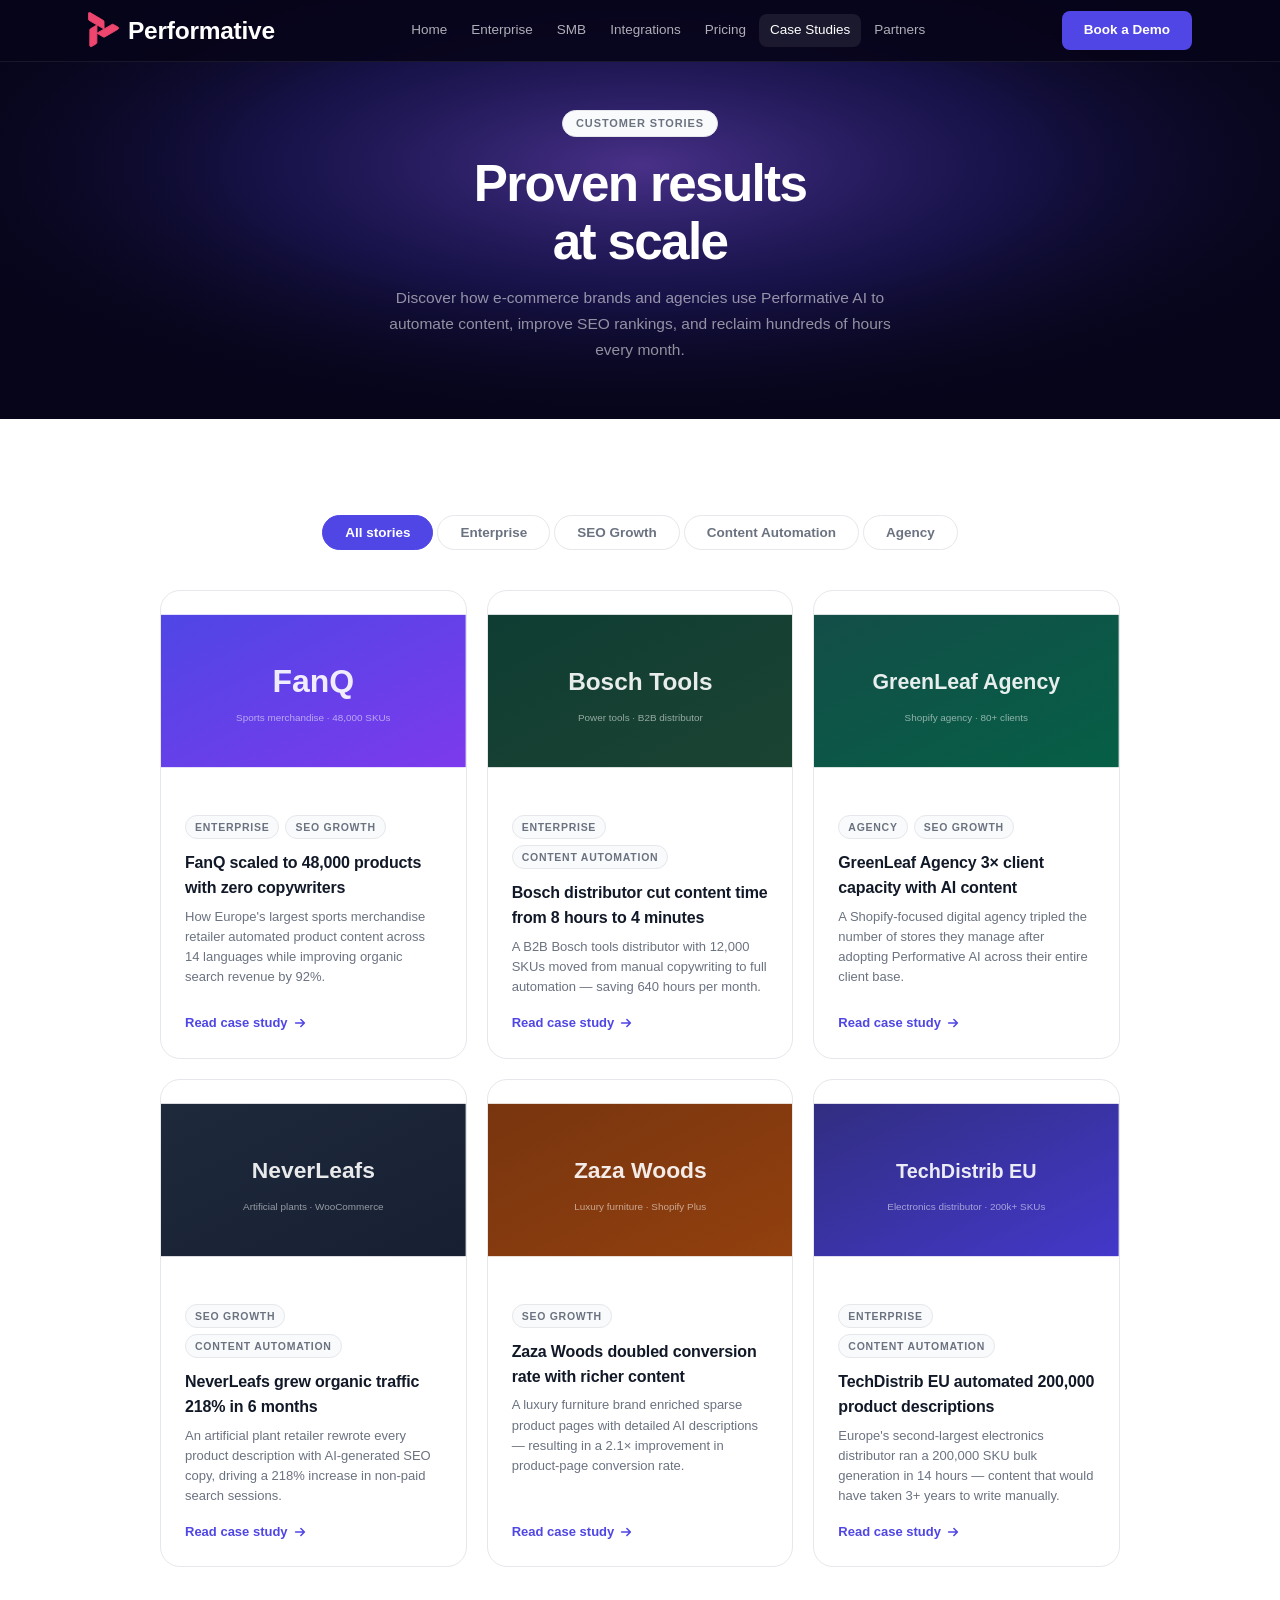
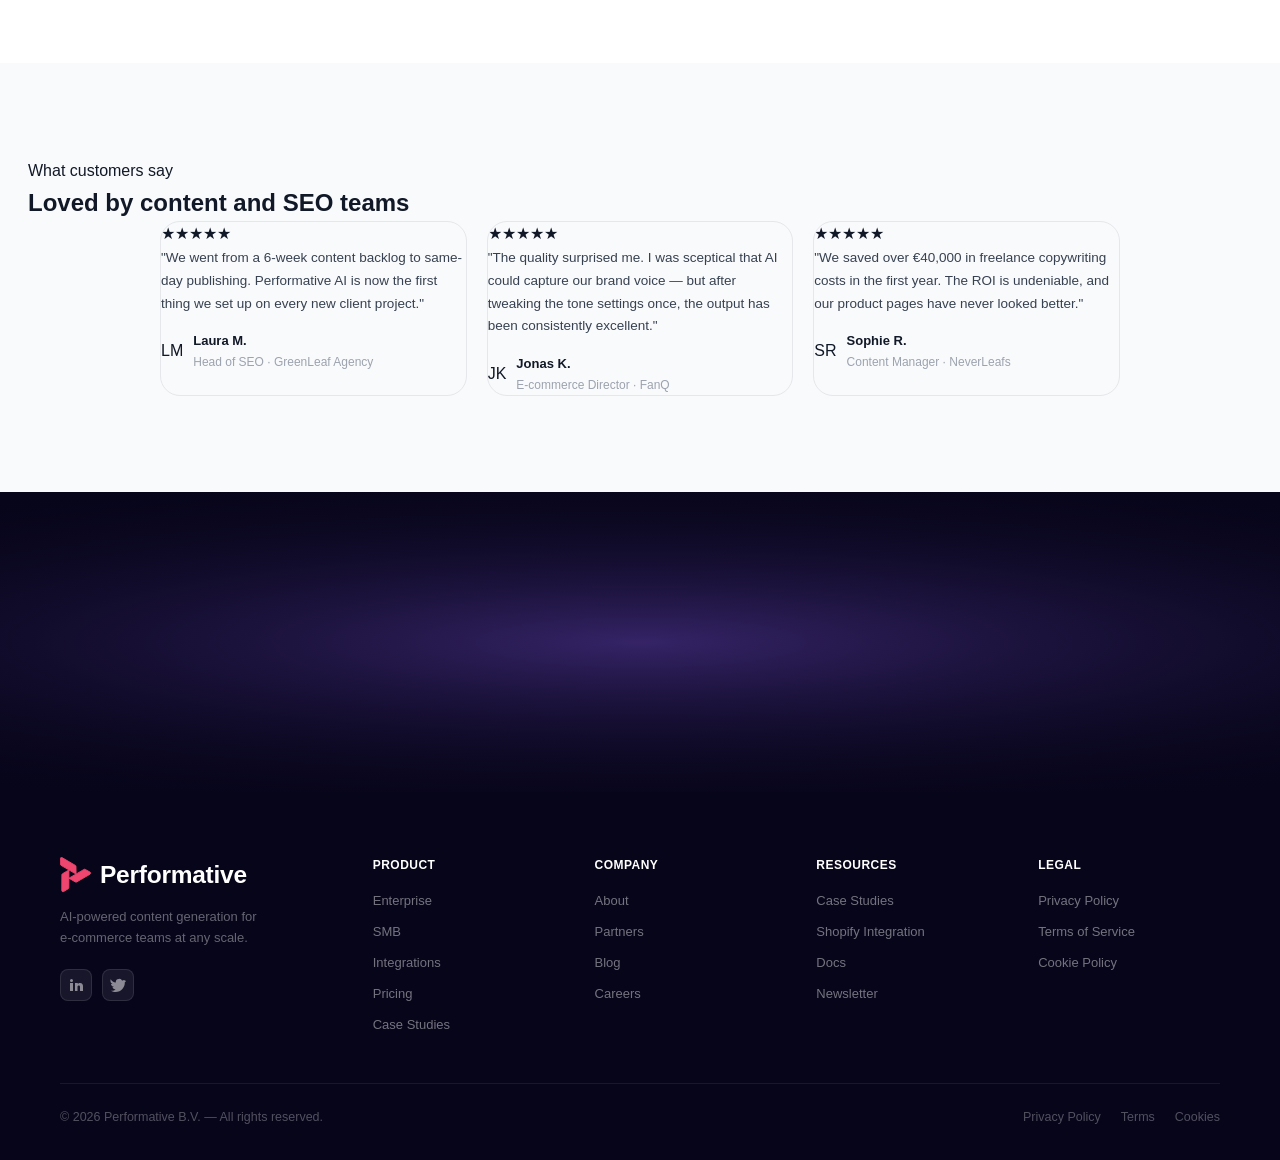
==== case-studies.html @ 34457100 "first commit" ====
<!DOCTYPE html>
<html lang="en">
<head>
  <meta charset="UTF-8"/>
  <meta name="viewport" content="width=device-width,initial-scale=1"/>
  <title>Case Studies — Performative AI</title>
  <link rel="stylesheet" href="css/global.css"/>
  <link rel="stylesheet" href="css/case-studies.css"/>
</head>
<body>

<!-- NAVBAR -->
<nav class="navbar" id="navbar">
  <div class="container">
    <a href="index.html" class="nav-logo"><svg xmlns="http://www.w3.org/2000/svg" width="32" height="36" viewBox="0 0 32 36" fill="none"><path d="M8.92127 21.1957L24.057 12.389C24.2413 12.2817 24.4497 12.225 24.662 12.2243C24.8743 12.2235 25.0831 12.2789 25.2681 12.3849L29.984 15.0866C30.8086 15.559 30.8116 16.7668 29.9895 17.2435L16.6298 24.9902C16.447 25.0962 16.2402 25.1518 16.0299 25.1515C15.8196 25.1513 15.613 25.0953 15.4304 24.9889L8.92127 21.1957Z" fill="#EE466E"/><path d="M8.92127 21.1957L24.057 12.389C24.2413 12.2817 24.4497 12.225 24.662 12.2243C24.8743 12.2235 25.0831 12.2789 25.2681 12.3849L29.984 15.0866C30.8086 15.559 30.8116 16.7668 29.9895 17.2435L16.6298 24.9902C16.447 25.0962 16.2402 25.1518 16.0299 25.1515C15.8196 25.1513 15.613 25.0953 15.4304 24.9889L8.92127 21.1957Z" stroke="#EE466E" stroke-width="0.9" stroke-miterlimit="10"/><path d="M16.0907 17.1008L0.958829 8.28756C0.774553 8.18025 0.620749 8.02611 0.512435 7.84019C0.404122 7.65427 0.344999 7.44292 0.340839 7.22679L0.233904 1.71756C0.215184 0.754313 1.23569 0.138713 2.05622 0.618249L15.3901 8.41102C15.5725 8.51765 15.7244 8.67085 15.8309 8.85552C15.9375 9.04019 15.9949 9.24995 15.9975 9.4641L16.0907 17.1008Z" fill="#EE466E"/><path d="M16.0907 17.1008L0.958829 8.28756C0.774553 8.18025 0.620749 8.02611 0.512435 7.84019C0.404122 7.65427 0.344999 7.44292 0.340839 7.22679L0.233904 1.71756C0.215184 0.754313 1.23569 0.138713 2.05622 0.618249L15.3901 8.41102C15.5725 8.51765 15.7244 8.67085 15.8309 8.85552C15.9375 9.04019 15.9949 9.24995 15.9975 9.4641L16.0907 17.1008Z" stroke="#EE466E" stroke-width="0.9" stroke-miterlimit="10"/><path d="M8.94154 12.9266L8.86289 30.6786C8.86196 30.8948 8.80601 31.1071 8.70048 31.2946C8.59496 31.4822 8.44347 31.6387 8.26081 31.7489L3.60532 34.5572C2.79137 35.0482 1.76268 34.447 1.76838 33.4836L1.86045 17.8278C1.86174 17.6136 1.91783 17.4035 2.02319 17.2181C2.12854 17.0327 2.27953 16.8785 2.46125 16.7707L8.94154 12.9266Z" fill="#EE466E"/><path d="M8.94154 12.9266L8.86289 30.6786C8.86196 30.8948 8.80601 31.1071 8.70048 31.2946C8.59496 31.4822 8.44347 31.6387 8.26081 31.7489L3.60532 34.5572C2.79137 35.0482 1.76268 34.447 1.76838 33.4836L1.86045 17.8278C1.86174 17.6136 1.91783 17.4035 2.02319 17.2181C2.12854 17.0327 2.27953 16.8785 2.46125 16.7707L8.94154 12.9266Z" stroke="#EE466E" stroke-width="0.9"/></svg>Performative</a>
    <div class="nav-links"><a href="index.html">Home</a><a href="enterprise.html">Enterprise</a><a href="smb.html">SMB</a><a href="integrations.html">Integrations</a><a href="pricing.html">Pricing</a><a href="case-studies.html">Case Studies</a><a href="partner.html">Partners</a></div>
    <a href="pricing.html" class="nav-cta">Book a Demo</a>
    <div class="nav-burger" id="nav-burger"><span></span><span></span><span></span></div>
  </div>
</nav>
<div class="nav-mobile" id="nav-mobile">
  <a href="index.html">Home</a><a href="enterprise.html">Enterprise</a><a href="smb.html">SMB</a><a href="integrations.html">Integrations</a><a href="pricing.html">Pricing</a><a href="case-studies.html">Case Studies</a><a href="partner.html">Partners</a>
  <a href="pricing.html" class="nav-cta">Book a Demo</a>
</div>

<!-- ══ HERO ══ -->
<section class="cs-hero">
  <svg class="svg-bg" viewBox="0 0 1440 500" preserveAspectRatio="xMidYMid slice" xmlns="http://www.w3.org/2000/svg">
    <defs>
      <radialGradient id="csHeroGrad" cx="50%" cy="40%" r="60%">
        <stop offset="0%" stop-color="#8B5CF6" stop-opacity=".5"/>
        <stop offset="50%" stop-color="#4338CA" stop-opacity=".25"/>
        <stop offset="100%" stop-color="#07051A" stop-opacity="0"/>
      </radialGradient>
    </defs>
    <rect width="1440" height="500" fill="#07051A"/>
    <rect width="1440" height="500" fill="url(#csHeroGrad)"/>
  </svg>
  <div class="cs-hero-inner">
    <span class="badge badge-purple" style="margin-bottom:18px;display:inline-block;">Customer stories</span>
    <h1 class="cs-hero-title">Proven results<br/>at scale</h1>
    <p class="cs-hero-sub">Discover how e-commerce brands and agencies use Performative AI to automate content, improve SEO rankings, and reclaim hundreds of hours every month.</p>
  </div>
</section>

<!-- ══ CASE STUDY GRID ══ -->
<section class="sec-cs-grid" data-filter-group="cs">
  <!-- Filter tabs -->
  <div class="cs-filter-tabs">
    <button class="cs-tab active" data-filter="*">All stories</button>
    <button class="cs-tab" data-filter="enterprise">Enterprise</button>
    <button class="cs-tab" data-filter="seo">SEO Growth</button>
    <button class="cs-tab" data-filter="automation">Content Automation</button>
    <button class="cs-tab" data-filter="agency">Agency</button>
  </div>

  <div class="cs-grid">

    <!-- Card 1 — FanQ -->
    <a href="case-study-fanq.html" class="cs-card" data-category="enterprise seo">
      <div class="cs-card-img">
        <svg viewBox="0 0 400 200" xmlns="http://www.w3.org/2000/svg">
          <defs>
            <linearGradient id="img1" x1="0%" y1="0%" x2="100%" y2="100%">
              <stop offset="0%" stop-color="#4F46E5"/>
              <stop offset="100%" stop-color="#7C3AED"/>
            </linearGradient>
          </defs>
          <rect width="400" height="200" fill="url(#img1)"/>
          <text x="50%" y="45%" dominant-baseline="middle" text-anchor="middle" font-size="42" font-weight="900" fill="rgba(255,255,255,.9)" font-family="sans-serif">FanQ</text>
          <text x="50%" y="68%" dominant-baseline="middle" text-anchor="middle" font-size="13" fill="rgba(255,255,255,.55)" font-family="sans-serif">Sports merchandise · 48,000 SKUs</text>
        </svg>
      </div>
      <div class="cs-card-body">
        <div class="cs-card-tags">
          <span class="cs-tag">Enterprise</span>
          <span class="cs-tag">SEO Growth</span>
        </div>
        <p class="cs-card-title">FanQ scaled to 48,000 products with zero copywriters</p>
        <p class="cs-card-sub">How Europe's largest sports merchandise retailer automated product content across 14 languages while improving organic search revenue by 92%.</p>
        <span class="cs-card-link">Read case study <svg width="14" height="14" viewBox="0 0 16 16" fill="none"><path d="M3 8h10M9 4l4 4-4 4" stroke="currentColor" stroke-width="1.8" stroke-linecap="round" stroke-linejoin="round"/></svg></span>
      </div>
    </a>

    <!-- Card 2 — Bosch Tools -->
    <a href="#" class="cs-card" data-category="enterprise automation">
      <div class="cs-card-img">
        <svg viewBox="0 0 400 200" xmlns="http://www.w3.org/2000/svg">
          <defs>
            <linearGradient id="img2" x1="0%" y1="0%" x2="100%" y2="100%">
              <stop offset="0%" stop-color="#0F3D33"/>
              <stop offset="100%" stop-color="#1B4332"/>
            </linearGradient>
          </defs>
          <rect width="400" height="200" fill="url(#img2)"/>
          <text x="50%" y="45%" dominant-baseline="middle" text-anchor="middle" font-size="32" font-weight="900" fill="rgba(255,255,255,.9)" font-family="sans-serif">Bosch Tools</text>
          <text x="50%" y="68%" dominant-baseline="middle" text-anchor="middle" font-size="13" fill="rgba(255,255,255,.55)" font-family="sans-serif">Power tools · B2B distributor</text>
        </svg>
      </div>
      <div class="cs-card-body">
        <div class="cs-card-tags">
          <span class="cs-tag">Enterprise</span>
          <span class="cs-tag">Content Automation</span>
        </div>
        <p class="cs-card-title">Bosch distributor cut content time from 8 hours to 4 minutes</p>
        <p class="cs-card-sub">A B2B Bosch tools distributor with 12,000 SKUs moved from manual copywriting to full automation — saving 640 hours per month.</p>
        <span class="cs-card-link">Read case study <svg width="14" height="14" viewBox="0 0 16 16" fill="none"><path d="M3 8h10M9 4l4 4-4 4" stroke="currentColor" stroke-width="1.8" stroke-linecap="round" stroke-linejoin="round"/></svg></span>
      </div>
    </a>

    <!-- Card 3 — GreenLeaf Agency -->
    <a href="#" class="cs-card" data-category="agency seo">
      <div class="cs-card-img">
        <svg viewBox="0 0 400 200" xmlns="http://www.w3.org/2000/svg">
          <defs>
            <linearGradient id="img3" x1="0%" y1="0%" x2="100%" y2="100%">
              <stop offset="0%" stop-color="#134E48"/>
              <stop offset="100%" stop-color="#065F46"/>
            </linearGradient>
          </defs>
          <rect width="400" height="200" fill="url(#img3)"/>
          <text x="50%" y="45%" dominant-baseline="middle" text-anchor="middle" font-size="28" font-weight="900" fill="rgba(255,255,255,.9)" font-family="sans-serif">GreenLeaf Agency</text>
          <text x="50%" y="68%" dominant-baseline="middle" text-anchor="middle" font-size="13" fill="rgba(255,255,255,.55)" font-family="sans-serif">Shopify agency · 80+ clients</text>
        </svg>
      </div>
      <div class="cs-card-body">
        <div class="cs-card-tags">
          <span class="cs-tag">Agency</span>
          <span class="cs-tag">SEO Growth</span>
        </div>
        <p class="cs-card-title">GreenLeaf Agency 3× client capacity with AI content</p>
        <p class="cs-card-sub">A Shopify-focused digital agency tripled the number of stores they manage after adopting Performative AI across their entire client base.</p>
        <span class="cs-card-link">Read case study <svg width="14" height="14" viewBox="0 0 16 16" fill="none"><path d="M3 8h10M9 4l4 4-4 4" stroke="currentColor" stroke-width="1.8" stroke-linecap="round" stroke-linejoin="round"/></svg></span>
      </div>
    </a>

    <!-- Card 4 — NeverLeafs -->
    <a href="#" class="cs-card" data-category="seo automation">
      <div class="cs-card-img">
        <svg viewBox="0 0 400 200" xmlns="http://www.w3.org/2000/svg">
          <defs>
            <linearGradient id="img4" x1="0%" y1="0%" x2="100%" y2="100%">
              <stop offset="0%" stop-color="#1E293B"/>
              <stop offset="100%" stop-color="#162032"/>
            </linearGradient>
          </defs>
          <rect width="400" height="200" fill="url(#img4)"/>
          <text x="50%" y="45%" dominant-baseline="middle" text-anchor="middle" font-size="30" font-weight="900" fill="rgba(255,255,255,.9)" font-family="sans-serif">NeverLeafs</text>
          <text x="50%" y="68%" dominant-baseline="middle" text-anchor="middle" font-size="13" fill="rgba(255,255,255,.55)" font-family="sans-serif">Artificial plants · WooCommerce</text>
        </svg>
      </div>
      <div class="cs-card-body">
        <div class="cs-card-tags">
          <span class="cs-tag">SEO Growth</span>
          <span class="cs-tag">Content Automation</span>
        </div>
        <p class="cs-card-title">NeverLeafs grew organic traffic 218% in 6 months</p>
        <p class="cs-card-sub">An artificial plant retailer rewrote every product description with AI-generated SEO copy, driving a 218% increase in non-paid search sessions.</p>
        <span class="cs-card-link">Read case study <svg width="14" height="14" viewBox="0 0 16 16" fill="none"><path d="M3 8h10M9 4l4 4-4 4" stroke="currentColor" stroke-width="1.8" stroke-linecap="round" stroke-linejoin="round"/></svg></span>
      </div>
    </a>

    <!-- Card 5 — ZazaWoods -->
    <a href="#" class="cs-card" data-category="seo">
      <div class="cs-card-img">
        <svg viewBox="0 0 400 200" xmlns="http://www.w3.org/2000/svg">
          <defs>
            <linearGradient id="img5" x1="0%" y1="0%" x2="100%" y2="100%">
              <stop offset="0%" stop-color="#78350F"/>
              <stop offset="100%" stop-color="#92400E"/>
            </linearGradient>
          </defs>
          <rect width="400" height="200" fill="url(#img5)"/>
          <text x="50%" y="45%" dominant-baseline="middle" text-anchor="middle" font-size="30" font-weight="900" fill="rgba(255,255,255,.9)" font-family="sans-serif">Zaza Woods</text>
          <text x="50%" y="68%" dominant-baseline="middle" text-anchor="middle" font-size="13" fill="rgba(255,255,255,.55)" font-family="sans-serif">Luxury furniture · Shopify Plus</text>
        </svg>
      </div>
      <div class="cs-card-body">
        <div class="cs-card-tags">
          <span class="cs-tag">SEO Growth</span>
        </div>
        <p class="cs-card-title">Zaza Woods doubled conversion rate with richer content</p>
        <p class="cs-card-sub">A luxury furniture brand enriched sparse product pages with detailed AI descriptions — resulting in a 2.1× improvement in product-page conversion rate.</p>
        <span class="cs-card-link">Read case study <svg width="14" height="14" viewBox="0 0 16 16" fill="none"><path d="M3 8h10M9 4l4 4-4 4" stroke="currentColor" stroke-width="1.8" stroke-linecap="round" stroke-linejoin="round"/></svg></span>
      </div>
    </a>

    <!-- Card 6 — TechDistrib -->
    <a href="#" class="cs-card" data-category="enterprise automation">
      <div class="cs-card-img">
        <svg viewBox="0 0 400 200" xmlns="http://www.w3.org/2000/svg">
          <defs>
            <linearGradient id="img6" x1="0%" y1="0%" x2="100%" y2="100%">
              <stop offset="0%" stop-color="#312E81"/>
              <stop offset="100%" stop-color="#4338CA"/>
            </linearGradient>
          </defs>
          <rect width="400" height="200" fill="url(#img6)"/>
          <text x="50%" y="45%" dominant-baseline="middle" text-anchor="middle" font-size="26" font-weight="900" fill="rgba(255,255,255,.9)" font-family="sans-serif">TechDistrib EU</text>
          <text x="50%" y="68%" dominant-baseline="middle" text-anchor="middle" font-size="13" fill="rgba(255,255,255,.55)" font-family="sans-serif">Electronics distributor · 200k+ SKUs</text>
        </svg>
      </div>
      <div class="cs-card-body">
        <div class="cs-card-tags">
          <span class="cs-tag">Enterprise</span>
          <span class="cs-tag">Content Automation</span>
        </div>
        <p class="cs-card-title">TechDistrib EU automated 200,000 product descriptions</p>
        <p class="cs-card-sub">Europe's second-largest electronics distributor ran a 200,000 SKU bulk generation in 14 hours — content that would have taken 3+ years to write manually.</p>
        <span class="cs-card-link">Read case study <svg width="14" height="14" viewBox="0 0 16 16" fill="none"><path d="M3 8h10M9 4l4 4-4 4" stroke="currentColor" stroke-width="1.8" stroke-linecap="round" stroke-linejoin="round"/></svg></span>
      </div>
    </a>

  </div>
</section>

<!-- ══ TESTIMONIALS ══ -->
<section class="sec-cs-testi">
  <div class="section-head">
    <p class="section-eyebrow">What customers say</p>
    <h2 class="section-title">Loved by content and SEO teams</h2>
  </div>

  <div class="testi-grid" style="max-width:960px;margin:0 auto;">
    <div class="testi-card">
      <div class="testi-stars">★★★★★</div>
      <p class="testi-quote">"We went from a 6-week content backlog to same-day publishing. Performative AI is now the first thing we set up on every new client project."</p>
      <div class="testi-author">
        <div class="testi-avatar">LM</div>
        <div>
          <p class="testi-name">Laura M.</p>
          <p class="testi-role">Head of SEO · GreenLeaf Agency</p>
        </div>
      </div>
    </div>
    <div class="testi-card">
      <div class="testi-stars">★★★★★</div>
      <p class="testi-quote">"The quality surprised me. I was sceptical that AI could capture our brand voice — but after tweaking the tone settings once, the output has been consistently excellent."</p>
      <div class="testi-author">
        <div class="testi-avatar">JK</div>
        <div>
          <p class="testi-name">Jonas K.</p>
          <p class="testi-role">E-commerce Director · FanQ</p>
        </div>
      </div>
    </div>
    <div class="testi-card">
      <div class="testi-stars">★★★★★</div>
      <p class="testi-quote">"We saved over €40,000 in freelance copywriting costs in the first year. The ROI is undeniable, and our product pages have never looked better."</p>
      <div class="testi-author">
        <div class="testi-avatar">SR</div>
        <div>
          <p class="testi-name">Sophie R.</p>
          <p class="testi-role">Content Manager · NeverLeafs</p>
        </div>
      </div>
    </div>
  </div>
</section>

<!-- ══ CTA BAND ══ -->
<section class="cta-band">
  <svg class="svg-bg" viewBox="0 0 1440 220" preserveAspectRatio="xMidYMid slice" xmlns="http://www.w3.org/2000/svg">
    <rect width="1440" height="220" fill="#07051A"/>
    <radialGradient id="ctaCS" cx="50%" cy="50%" r="60%">
      <stop offset="0%" stop-color="#8B5CF6" stop-opacity=".35"/>
      <stop offset="100%" stop-color="#07051A" stop-opacity="0"/>
    </radialGradient>
    <rect width="1440" height="220" fill="url(#ctaCS)"/>
  </svg>
  <div class="cta-band-inner">
    <h2 class="cta-band-title">Ready to write your own success story?</h2>
    <p class="cta-band-sub">Start your free trial today and see results in your first week.</p>
    <div class="cta-band-btns">
      <a href="#" class="btn btn-primary">Start free trial</a>
      <a href="#" class="btn btn-ghost">Book a demo</a>
    </div>
  </div>
</section>

<!-- FOOTER -->
<footer class="footer">
  <div class="footer-grid">
    <div class="footer-brand"><a href="index.html" class="nav-logo"><svg xmlns="http://www.w3.org/2000/svg" width="32" height="36" viewBox="0 0 32 36" fill="none"><path d="M8.92127 21.1957L24.057 12.389C24.2413 12.2817 24.4497 12.225 24.662 12.2243C24.8743 12.2235 25.0831 12.2789 25.2681 12.3849L29.984 15.0866C30.8086 15.559 30.8116 16.7668 29.9895 17.2435L16.6298 24.9902C16.447 25.0962 16.2402 25.1518 16.0299 25.1515C15.8196 25.1513 15.613 25.0953 15.4304 24.9889L8.92127 21.1957Z" fill="#EE466E"/><path d="M8.92127 21.1957L24.057 12.389C24.2413 12.2817 24.4497 12.225 24.662 12.2243C24.8743 12.2235 25.0831 12.2789 25.2681 12.3849L29.984 15.0866C30.8086 15.559 30.8116 16.7668 29.9895 17.2435L16.6298 24.9902C16.447 25.0962 16.2402 25.1518 16.0299 25.1515C15.8196 25.1513 15.613 25.0953 15.4304 24.9889L8.92127 21.1957Z" stroke="#EE466E" stroke-width="0.9" stroke-miterlimit="10"/><path d="M16.0907 17.1008L0.958829 8.28756C0.774553 8.18025 0.620749 8.02611 0.512435 7.84019C0.404122 7.65427 0.344999 7.44292 0.340839 7.22679L0.233904 1.71756C0.215184 0.754313 1.23569 0.138713 2.05622 0.618249L15.3901 8.41102C15.5725 8.51765 15.7244 8.67085 15.8309 8.85552C15.9375 9.04019 15.9949 9.24995 15.9975 9.4641L16.0907 17.1008Z" fill="#EE466E"/><path d="M16.0907 17.1008L0.958829 8.28756C0.774553 8.18025 0.620749 8.02611 0.512435 7.84019C0.404122 7.65427 0.344999 7.44292 0.340839 7.22679L0.233904 1.71756C0.215184 0.754313 1.23569 0.138713 2.05622 0.618249L15.3901 8.41102C15.5725 8.51765 15.7244 8.67085 15.8309 8.85552C15.9375 9.04019 15.9949 9.24995 15.9975 9.4641L16.0907 17.1008Z" stroke="#EE466E" stroke-width="0.9" stroke-miterlimit="10"/><path d="M8.94154 12.9266L8.86289 30.6786C8.86196 30.8948 8.80601 31.1071 8.70048 31.2946C8.59496 31.4822 8.44347 31.6387 8.26081 31.7489L3.60532 34.5572C2.79137 35.0482 1.76268 34.447 1.76838 33.4836L1.86045 17.8278C1.86174 17.6136 1.91783 17.4035 2.02319 17.2181C2.12854 17.0327 2.27953 16.8785 2.46125 16.7707L8.94154 12.9266Z" fill="#EE466E"/><path d="M8.94154 12.9266L8.86289 30.6786C8.86196 30.8948 8.80601 31.1071 8.70048 31.2946C8.59496 31.4822 8.44347 31.6387 8.26081 31.7489L3.60532 34.5572C2.79137 35.0482 1.76268 34.447 1.76838 33.4836L1.86045 17.8278C1.86174 17.6136 1.91783 17.4035 2.02319 17.2181C2.12854 17.0327 2.27953 16.8785 2.46125 16.7707L8.94154 12.9266Z" stroke="#EE466E" stroke-width="0.9"/></svg>Performative</a><p class="footer-tagline">AI-powered content generation for e-commerce teams at any scale.</p><div class="footer-socials"><a href="#" aria-label="LinkedIn"><svg width="16" height="16" viewBox="0 0 16 16" fill="currentColor"><path d="M3.5 2a1.5 1.5 0 110 3 1.5 1.5 0 010-3zM2 6h3v8H2V6zm5 0h2.8v1.1C10.2 6.4 11 6 12 6c2.2 0 3 1.5 3 3.5V14h-3v-4c0-1-.4-1.5-1.2-1.5S9.5 9 9.5 10v4H7V6z"/></svg></a><a href="#" aria-label="Twitter"><svg width="16" height="16" viewBox="0 0 16 16" fill="currentColor"><path d="M14 3s-1 .5-2 .6A2.8 2.8 0 008.6 2C7 2 5.8 3.2 5.8 4.8v.7C3.5 5.3 1.7 4 .7 2.2c0 0-1.3 3.2 1.8 4.8L1 7c.1 1.5 1.4 2.7 3 2.7l-1.5.5c.5 1.3 1.7 2.2 3.1 2.3C4.5 13.4 2.7 14 1 13.7 2.3 14.6 3.8 15 5.5 15c6 0 9.3-5 9.3-9.3v-.4c.6-.5 1.2-1 1.2-1.3z"/></svg></a></div></div>
    <div><div class="footer-col-title">Product</div><div class="footer-links"><a href="enterprise.html">Enterprise</a><a href="smb.html">SMB</a><a href="integrations.html">Integrations</a><a href="pricing.html">Pricing</a><a href="case-studies.html">Case Studies</a></div></div>
    <div><div class="footer-col-title">Company</div><div class="footer-links"><a href="#">About</a><a href="partner.html">Partners</a><a href="#">Blog</a><a href="#">Careers</a></div></div>
    <div><div class="footer-col-title">Resources</div><div class="footer-links"><a href="case-studies.html">Case Studies</a><a href="integration-shopify.html">Shopify Integration</a><a href="#">Docs</a><a href="#">Newsletter</a></div></div>
    <div><div class="footer-col-title">Legal</div><div class="footer-links"><a href="#">Privacy Policy</a><a href="#">Terms of Service</a><a href="#">Cookie Policy</a></div></div>
  </div>
  <div class="footer-bottom"><span>© 2026 Performative B.V. — All rights reserved.</span><div class="footer-bottom-links"><a href="#">Privacy Policy</a><a href="#">Terms</a><a href="#">Cookies</a></div></div>
</footer>

<script src="js/main.js"></script>
</body>
</html>
---- css/global.css ----
/* ═══════════════════════════════════════════════════════════
   GLOBAL.CSS  —  Shared across every page of Performative
   ═══════════════════════════════════════════════════════════ */

/* ── CUSTOM PROPERTIES ── */
:root {
  --c-red:        #FF4B26;
  --c-indigo:     #4F46E5;
  --c-purple:     #7C3AED;
  --c-dark:       #07051A;
  --c-dark-warm:  #0D0C1E;
  --c-text:       #111827;
  --c-text-mid:   #374151;
  --c-muted:      #6B7280;
  --c-light:      #9CA3AF;
  --c-border:     #E5E7EB;
  --c-bg:         #F9FAFB;
  --c-white:      #ffffff;

  --ff: 'Inter', -apple-system, BlinkMacSystemFont, sans-serif;

  --section-py:   96px;
  --cmax:         1160px;
  --cpx:          28px;

  --r-xs:   6px;
  --r-sm:   8px;
  --r-md:   12px;
  --r-lg:   16px;
  --r-xl:   20px;
  --r-pill: 100px;

  --sh-sm: 0 1px 4px rgba(0,0,0,.06);
  --sh-md: 0 4px 16px rgba(0,0,0,.08);
  --sh-lg: 0 12px 40px rgba(0,0,0,.11);

  --t: .18s ease;
}

/* ── RESET ── */
*,*::before,*::after { box-sizing:border-box; margin:0; padding:0; }
html { scroll-behavior:smooth; }
body {
  font-family: var(--ff);
  color: var(--c-text);
  background: var(--c-white);
  overflow-x: hidden;
  line-height: 1.55;
  -webkit-font-smoothing: antialiased;
}
a { text-decoration:none; color:inherit; }
ul { list-style:none; }
img { display:block; max-width:100%; height:auto; }
button { cursor:pointer; font-family:var(--ff); border:none; outline:none; background:none; }
input,select,textarea { font-family:var(--ff); }

/* ── LAYOUT ── */
.container {
  max-width: var(--cmax);
  margin: 0 auto;
  padding: 0 var(--cpx);
}

/* ── TYPOGRAPHY SHARED ── */
.sec-heading {
  font-size: clamp(26px, 3.2vw, 44px);
  font-weight: 800;
  letter-spacing: -.028em;
  line-height: 1.18;
  color: var(--c-text);
}
.sec-heading.light { color: var(--c-white); }
.sec-sub {
  font-size: 16px;
  color: var(--c-muted);
  line-height: 1.68;
  margin-top: 12px;
}
.sec-sub.light { color: rgba(255,255,255,.56); }
.sec-header { text-align:center; margin-bottom: 56px; }
.sec-header .sec-sub { max-width: 540px; margin-left:auto; margin-right:auto; }

/* ── BADGE ── */
.badge {
  display: inline-flex;
  align-items: center;
  gap: 6px;
  font-size: 11px;
  font-weight: 700;
  letter-spacing: .08em;
  text-transform: uppercase;
  color: var(--c-muted);
  background: var(--c-bg);
  border: 1px solid var(--c-border);
  border-radius: var(--r-pill);
  padding: 4px 13px;
  margin-bottom: 14px;
}
.badge.invert {
  background: rgba(255,255,255,.08);
  border-color: rgba(255,255,255,.13);
  color: rgba(255,255,255,.6);
}

/* ── BUTTONS ── */
.btn {
  display: inline-flex;
  align-items: center;
  justify-content: center;
  gap: 7px;
  font-size: 14px;
  font-weight: 600;
  padding: 11px 24px;
  border-radius: var(--r-sm);
  border: none;
  cursor: pointer;
  transition: opacity var(--t), transform var(--t), background var(--t), color var(--t);
  white-space: nowrap;
  text-decoration: none;
}
.btn:hover { opacity: .88; transform: translateY(-1px); }

.btn-primary  { background: var(--c-red);    color: #fff; }
.btn-indigo   { background: var(--c-indigo); color: #fff; }
.btn-dark     { background: var(--c-text);   color: #fff; }
.btn-orange   { background: var(--c-red);    color: #fff; }

.btn-ghost {
  background: transparent;
  color: rgba(255,255,255,.84);
  border: 1.5px solid rgba(255,255,255,.18);
}
.btn-ghost:hover { background: rgba(255,255,255,.07); border-color:rgba(255,255,255,.3); opacity:1; }

.btn-outline {
  background: transparent;
  border: 1.5px solid var(--c-text);
  color: var(--c-text);
}
.btn-outline:hover { background: var(--c-text); color:#fff; opacity:1; }

.btn-outline-white {
  background: transparent;
  border: 1.5px solid rgba(255,255,255,.3);
  color: #fff;
}
.btn-outline-white:hover { background:rgba(255,255,255,.1); opacity:1; }

.btn-sm { font-size:13px; padding:9px 18px; }
.btn-lg { font-size:15px; padding:13px 28px; }

/* ── CHECKLIST ── */
.check-list {
  display: flex;
  flex-direction: column;
  gap: 9px;
}
.check-list li {
  display: flex;
  align-items: flex-start;
  gap: 9px;
  font-size: 13.5px;
  color: var(--c-text-mid);
  line-height: 1.5;
}
.check-list .chk-icon {
  width: 18px; height: 18px;
  flex-shrink: 0;
  margin-top: 1px;
}

/* ── CARDS ── */
.card {
  background: var(--c-white);
  border: 1px solid var(--c-border);
  border-radius: var(--r-lg);
  padding: 28px;
  transition: box-shadow var(--t);
}
.card:hover { box-shadow: var(--sh-md); }

/* ── PLATFORM LOGOS ROW ── */
.platform-row {
  display: flex;
  flex-wrap: wrap;
  justify-content: center;
  align-items: center;
  gap: 20px 36px;
}
.platform-item {
  display: flex;
  flex-direction: column;
  align-items: center;
  gap: 7px;
}
.platform-icon {
  width: 50px; height: 50px;
  display: flex; align-items:center; justify-content:center;
}
.platform-name { font-size:11.5px; font-weight:600; color:var(--c-light); }

/* ── SVG BG HELPER ── */
.svg-bg {
  position: absolute;
  inset: 0;
  width: 100%;
  height: 100%;
  z-index: 0;
}
.relative { position: relative; }
.z1 { position: relative; z-index: 1; }

/* ═══════════════════════════════════════════════
   NAVBAR
   ═══════════════════════════════════════════════ */
.navbar {
  position: fixed;
  inset: 0 0 auto 0;
  z-index: 1000;
  height: 62px;
  background: rgba(7,5,26,.9);
  backdrop-filter: blur(16px);
  -webkit-backdrop-filter: blur(16px);
  border-bottom: 1px solid rgba(255,255,255,.07);
  display: flex;
  align-items: center;
}
.navbar .container {
  display: flex;
  align-items: center;
  justify-content: space-between;
  width: 100%;
  gap: 12px;
}
.nav-logo {
  display: flex;
  align-items: center;
  gap: 8px;
  font-size: 24.5px;
  font-weight: 700;
  color: #fff;
  letter-spacing: -.01em;
  flex-shrink: 0;
}
.nav-logo svg { flex-shrink:0; }

.nav-links {
  display: flex;
  align-items: center;
  gap: 2px;
}
.nav-links a {
  font-size: 13.5px;
  font-weight: 500;
  color: rgba(255,255,255,.68);
  padding: 6px 11px;
  border-radius: var(--r-sm);
  transition: color var(--t), background var(--t);
  white-space: nowrap;
}
.nav-links a:hover,
.nav-links a.active {
  color: #fff;
  background: rgba(255,255,255,.08);
}
.nav-cta {
  background: var(--c-indigo);
  color: #fff;
  font-size: 13.5px;
  font-weight: 600;
  padding: 9px 22px;
  border-radius: var(--r-sm);
  border: none;
  cursor: pointer;
  transition: opacity var(--t);
  white-space: nowrap;
  text-decoration: none;
  display: inline-block;
}
.nav-cta:hover { opacity:.86; }

/* hamburger */
.nav-burger {
  display: none;
  flex-direction: column;
  gap: 5px;
  cursor: pointer;
  padding: 6px;
  border-radius: 6px;
  transition: background var(--t);
}
.nav-burger:hover { background: rgba(255,255,255,.08); }
.nav-burger span {
  display: block;
  width: 22px; height: 2px;
  background: rgba(255,255,255,.8);
  border-radius: 2px;
  transition: transform var(--t), opacity var(--t);
}
.nav-burger.open span:nth-child(1) { transform: translateY(7px) rotate(45deg); }
.nav-burger.open span:nth-child(2) { opacity: 0; }
.nav-burger.open span:nth-child(3) { transform: translateY(-7px) rotate(-45deg); }

/* mobile menu */
.nav-mobile {
  display: none;
  position: fixed;
  top: 62px;
  left: 0; right: 0;
  background: #0d0b24;
  border-bottom: 1px solid rgba(255,255,255,.08);
  z-index: 999;
  padding: 16px 0 20px;
  flex-direction: column;
}
.nav-mobile.open { display: flex; }
.nav-mobile a {
  font-size: 15px;
  font-weight: 500;
  color: rgba(255,255,255,.72);
  padding: 12px 28px;
  transition: color var(--t), background var(--t);
}
.nav-mobile a:hover { color:#fff; background:rgba(255,255,255,.05); }
.nav-mobile .nav-cta {
  margin: 12px 28px 0;
  text-align: center;
  display: block;
}

/* ═══════════════════════════════════════════════
   FOOTER
   ═══════════════════════════════════════════════ */
.footer {
  background: var(--c-dark);
  padding: 64px var(--cpx) 32px;
}
.footer-grid {
  display: grid;
  grid-template-columns: 1.5fr repeat(4, 1fr);
  gap: 40px;
  max-width: var(--cmax);
  margin: 0 auto 48px;
}
.footer-brand {}
.footer-tagline {
  font-size: 13px;
  color: rgba(255,255,255,.38);
  line-height: 1.65;
  max-width: 200px;
  margin-top: 12px;
}
.footer-socials {
  display: flex;
  gap: 10px;
  margin-top: 20px;
}
.footer-socials a {
  width: 32px; height: 32px;
  border-radius: 8px;
  background: rgba(255,255,255,.07);
  border: 1px solid rgba(255,255,255,.1);
  display: flex; align-items:center; justify-content:center;
  color: rgba(255,255,255,.5);
  transition: background var(--t), color var(--t);
}
.footer-socials a:hover { background:rgba(255,255,255,.14); color:#fff; }
.footer-col-title {
  font-size: 12px;
  font-weight: 700;
  color: #fff;
  letter-spacing: .04em;
  text-transform: uppercase;
  margin-bottom: 16px;
}
.footer-links { display:flex; flex-direction:column; gap:11px; }
.footer-links a {
  font-size: 13px;
  color: rgba(255,255,255,.44);
  transition: color var(--t);
}
.footer-links a:hover { color: rgba(255,255,255,.88); }
.footer-bottom {
  border-top: 1px solid rgba(255,255,255,.07);
  padding-top: 24px;
  max-width: var(--cmax);
  margin: 0 auto;
  display: flex;
  justify-content: space-between;
  align-items: center;
  font-size: 12.5px;
  color: rgba(255,255,255,.3);
  flex-wrap: wrap;
  gap: 12px;
}
.footer-bottom-links { display:flex; gap:20px; flex-wrap:wrap; }
.footer-bottom-links a { color:rgba(255,255,255,.3); transition:color var(--t); }
.footer-bottom-links a:hover { color:rgba(255,255,255,.7); }

/* ═══════════════════════════════════════════════
   SHARED: MARQUEE STRIP
   ═══════════════════════════════════════════════ */
.logo-strip {
  background: #fff;
  border-top: 1px solid #F0F0F0;
  border-bottom: 1px solid #F0F0F0;
  padding: 18px 0;
  overflow: hidden;
}
.marquee-wrap {
  display: flex;
  width: max-content;
  animation: marquee 28s linear infinite;
}
.marquee-wrap:hover { animation-play-state: paused; }
@keyframes marquee {
  from { transform: translateX(0); }
  to   { transform: translateX(-50%); }
}
.marquee-inner {
  display: flex;
  align-items: center;
  gap: 52px;
  padding: 0 26px;
}
.m-logo {
  display: flex; align-items:center; gap:8px;
  font-size: 14px;
  font-weight: 800;
  color: #B0B7C3;
  letter-spacing: -.01em;
  white-space: nowrap;
}
.m-sep {
  width: 5px; height: 5px;
  border-radius: 50%;
  background: var(--c-border);
  flex-shrink: 0;
}

/* ═══════════════════════════════════════════════
   SHARED: CTA BAND
   ═══════════════════════════════════════════════ */
.cta-band {
  padding: 72px var(--cpx);
  display: flex;
  align-items: center;
  justify-content: space-between;
  gap: 32px;
  flex-wrap: wrap;
  position: relative;
  overflow: hidden;
}
.cta-band h2 {
  font-size: clamp(24px,2.8vw,40px);
  font-weight: 800;
  color: #fff;
  letter-spacing: -.028em;
  line-height: 1.2;
  max-width: 520px;
}
.cta-band-btns { display:flex; gap:12px; flex-wrap:wrap; }

/* ═══════════════════════════════════════════════
   SHARED: TESTIMONIALS
   ═══════════════════════════════════════════════ */
.testi-grid {
  display: grid;
  grid-template-columns: repeat(3,1fr);
  gap: 20px;
  max-width: 1000px;
  margin: 0 auto;
}
.testi-card {
  border: 1px solid var(--c-border);
  border-radius: var(--r-xl);
  overflow: hidden;
  transition: box-shadow var(--t);
}
.testi-card:hover { box-shadow: var(--sh-md); }
.testi-img-block {
  width: 100%; height: 190px;
  overflow: hidden;
  position: relative;
}
.testi-img-block svg { width:100%; height:100%; display:block; }
.testi-body { padding: 24px; }
.testi-quote {
  font-size: 13.5px;
  color: var(--c-text-mid);
  line-height: 1.68;
  margin-bottom: 16px;
}
.testi-author { display:flex; align-items:center; gap:10px; }
.testi-ava {
  width: 34px; height: 34px;
  border-radius: 50%;
  display: flex; align-items:center; justify-content:center;
  font-size: 13px; font-weight:700;
  color: #fff; flex-shrink:0;
  overflow: hidden;
}
.testi-name { font-size:13px; font-weight:700; color:var(--c-text); }
.testi-role { font-size:12px; color:var(--c-light); margin-top:2px; }
.testi-link {
  display: inline-flex;
  align-items: center;
  gap: 5px;
  font-size: 13px;
  font-weight: 600;
  color: var(--c-indigo);
  margin-top: 16px;
  transition: gap var(--t);
}
.testi-link:hover { gap: 9px; }

/* ═══════════════════════════════════════════════
   SHARED: FEATURE CARDS GRID
   ═══════════════════════════════════════════════ */
.features-grid {
  display: grid;
  grid-template-columns: repeat(3,1fr);
  gap: 18px;
  max-width: 980px;
  margin: 0 auto;
}
.feat-card {
  background: var(--c-white);
  border: 1px solid var(--c-border);
  border-radius: var(--r-lg);
  padding: 28px;
  transition: box-shadow var(--t);
}
.feat-card:hover { box-shadow: var(--sh-md); }
.feat-icon {
  width: 46px; height: 46px;
  border-radius: 11px;
  background: var(--c-bg);
  display: flex; align-items:center; justify-content:center;
  margin-bottom: 16px;
  font-size: 20px;
}
.feat-title { font-size:15px; font-weight:700; color:var(--c-text); margin-bottom:8px; letter-spacing:-.01em; }
.feat-body  { font-size:13.5px; color:var(--c-muted); line-height:1.62; }

/* ═══════════════════════════════════════════════
   SHARED: FAQ ACCORDION
   ═══════════════════════════════════════════════ */
.faq-list { max-width: 720px; margin: 0 auto; }
.faq-item {
  border-bottom: 1px solid var(--c-border);
}
.faq-question {
  width: 100%;
  display: flex;
  justify-content: space-between;
  align-items: center;
  padding: 18px 0;
  font-size: 15px;
  font-weight: 600;
  color: var(--c-text);
  cursor: pointer;
  gap: 16px;
  text-align: left;
  transition: color var(--t);
}
.faq-question:hover { color: var(--c-indigo); }
.faq-arrow {
  flex-shrink: 0;
  width: 20px; height: 20px;
  transition: transform var(--t);
  color: var(--c-muted);
}
.faq-item.open .faq-arrow { transform: rotate(180deg); color: var(--c-indigo); }
.faq-answer {
  font-size: 14px;
  color: var(--c-muted);
  line-height: 1.7;
  max-height: 0;
  overflow: hidden;
  transition: max-height .3s ease, padding .3s ease;
}
.faq-item.open .faq-answer { max-height: 400px; padding-bottom: 18px; }

/* ═══════════════════════════════════════════════
   SHARED: SVG GRADIENT BACKGROUNDS (reusable)
   ═══════════════════════════════════════════════ */
/* Hero purple */
.hero-bg-purple { background: var(--c-dark); }
/* Warm orange */
.sec-bg-warm { background: var(--c-dark-warm); }
/* Cool blue */
.sec-bg-cool { background: var(--c-dark); }

/* ═══════════════════════════════════════════════
   SCROLL UTILITY
   ═══════════════════════════════════════════════ */
.scroll-mt { scroll-margin-top: 80px; }

/* ═══════════════════════════════════════════════
   RESPONSIVE — shared breakpoints
   ═══════════════════════════════════════════════ */
@media (max-width: 1024px) {
  :root { --section-py: 72px; }
  .nav-links { gap: 0; }
  .nav-links a { padding: 6px 8px; font-size:13px; }
  .features-grid { grid-template-columns: repeat(2,1fr); }
  .testi-grid    { grid-template-columns: repeat(2,1fr); }
  .footer-grid   { grid-template-columns: repeat(3,1fr); }
}
@media (max-width: 768px) {
  :root { --section-py: 56px; --cpx: 20px; }
  .nav-links, .nav-cta { display: none; }
  .nav-burger { display: flex; }
  .features-grid { grid-template-columns: 1fr; }
  .testi-grid    { grid-template-columns: 1fr; }
  .footer-grid   { grid-template-columns: repeat(2,1fr); }
  .footer-grid > .footer-brand { grid-column: 1 / -1; }
  .cta-band { flex-direction:column; text-align:center; }
  .cta-band h2 { max-width:100%; }
}
@media (max-width: 480px) {
  .footer-grid { grid-template-columns: 1fr; }
  .footer-bottom { flex-direction:column; text-align:center; }
}
---- css/case-studies.css ----
/* ═══════════════════ CASE-STUDIES.CSS ═══════════════════ */

/* ── HERO ── */
.cs-hero {
  position:relative; min-height:40vh;
  display:flex; align-items:center; justify-content:center;
  text-align:center; overflow:hidden;
}
.cs-hero-inner {
  position:relative; z-index:2;
  padding:110px var(--cpx) 56px;
  max-width:620px; margin:0 auto; width:100%;
}
.cs-hero-title { font-size:clamp(28px,4vw,54px); font-weight:900; color:#fff; letter-spacing:-.032em; line-height:1.13; margin-bottom:14px; }
.cs-hero-sub   { font-size:15.5px; color:rgba(255,255,255,.55); line-height:1.68; max-width:520px; margin:0 auto; }

/* ── GRID SECTION ── */
.sec-cs-grid { padding:var(--section-py) var(--cpx); background:#fff; }
.cs-filter-tabs {
  display:flex; gap:4px; flex-wrap:wrap; justify-content:center; margin-bottom:40px;
}
.cs-tab {
  padding:9px 22px; border-radius:var(--r-pill);
  font-size:13.5px; font-weight:600; color:var(--c-muted);
  cursor:pointer; transition:all var(--t);
  border:1.5px solid var(--c-border); background:#fff;
}
.cs-tab.active { background:var(--c-indigo); color:#fff; border-color:var(--c-indigo); }
.cs-tab:hover:not(.active){ border-color:var(--c-indigo); color:var(--c-indigo); }

.cs-grid {
  display:grid; grid-template-columns:repeat(3,1fr);
  gap:20px; max-width:960px; margin:0 auto;
}
.cs-card {
  border-radius:var(--r-xl); overflow:hidden;
  background:#fff; border:1px solid var(--c-border);
  display:flex; flex-direction:column;
  cursor:pointer; text-decoration:none; color:inherit;
  transition:box-shadow var(--t), transform var(--t);
}
.cs-card:hover { box-shadow:var(--sh-lg); transform:translateY(-3px); }
.cs-card-img {
  width:100%; height:200px; overflow:hidden; position:relative;
}
.cs-card-img svg { width:100%; height:100%; display:block; }
.cs-card-img img { width:100%; height:100%; object-fit:cover; display:block; }
.cs-card-body { padding:24px; flex:1; display:flex; flex-direction:column; }
.cs-card-tags { display:flex; gap:6px; flex-wrap:wrap; margin-bottom:12px; }
.cs-tag {
  font-size:10.5px; font-weight:700; text-transform:uppercase;
  letter-spacing:.07em; padding:3px 9px; border-radius:20px;
  background:var(--c-bg); color:var(--c-muted); border:1px solid var(--c-border);
}
.cs-card-title { font-size:16px; font-weight:800; color:var(--c-text); margin-bottom:6px; letter-spacing:-.01em; }
.cs-card-sub   { font-size:13px; color:var(--c-muted); line-height:1.55; flex:1; }
.cs-card-link  { display:inline-flex; align-items:center; gap:5px; font-size:13px; font-weight:600; color:var(--c-indigo); margin-top:16px; transition:gap var(--t); }
.cs-card-link:hover { gap:9px; }

/* ── TESTIMONIALS ── */
.sec-cs-testi { padding:var(--section-py) var(--cpx); background:var(--c-bg); }

/* RESPONSIVE */
@media(max-width:768px){ .cs-grid{grid-template-columns:repeat(2,1fr);} }
@media(max-width:480px){ .cs-grid{grid-template-columns:1fr;} }
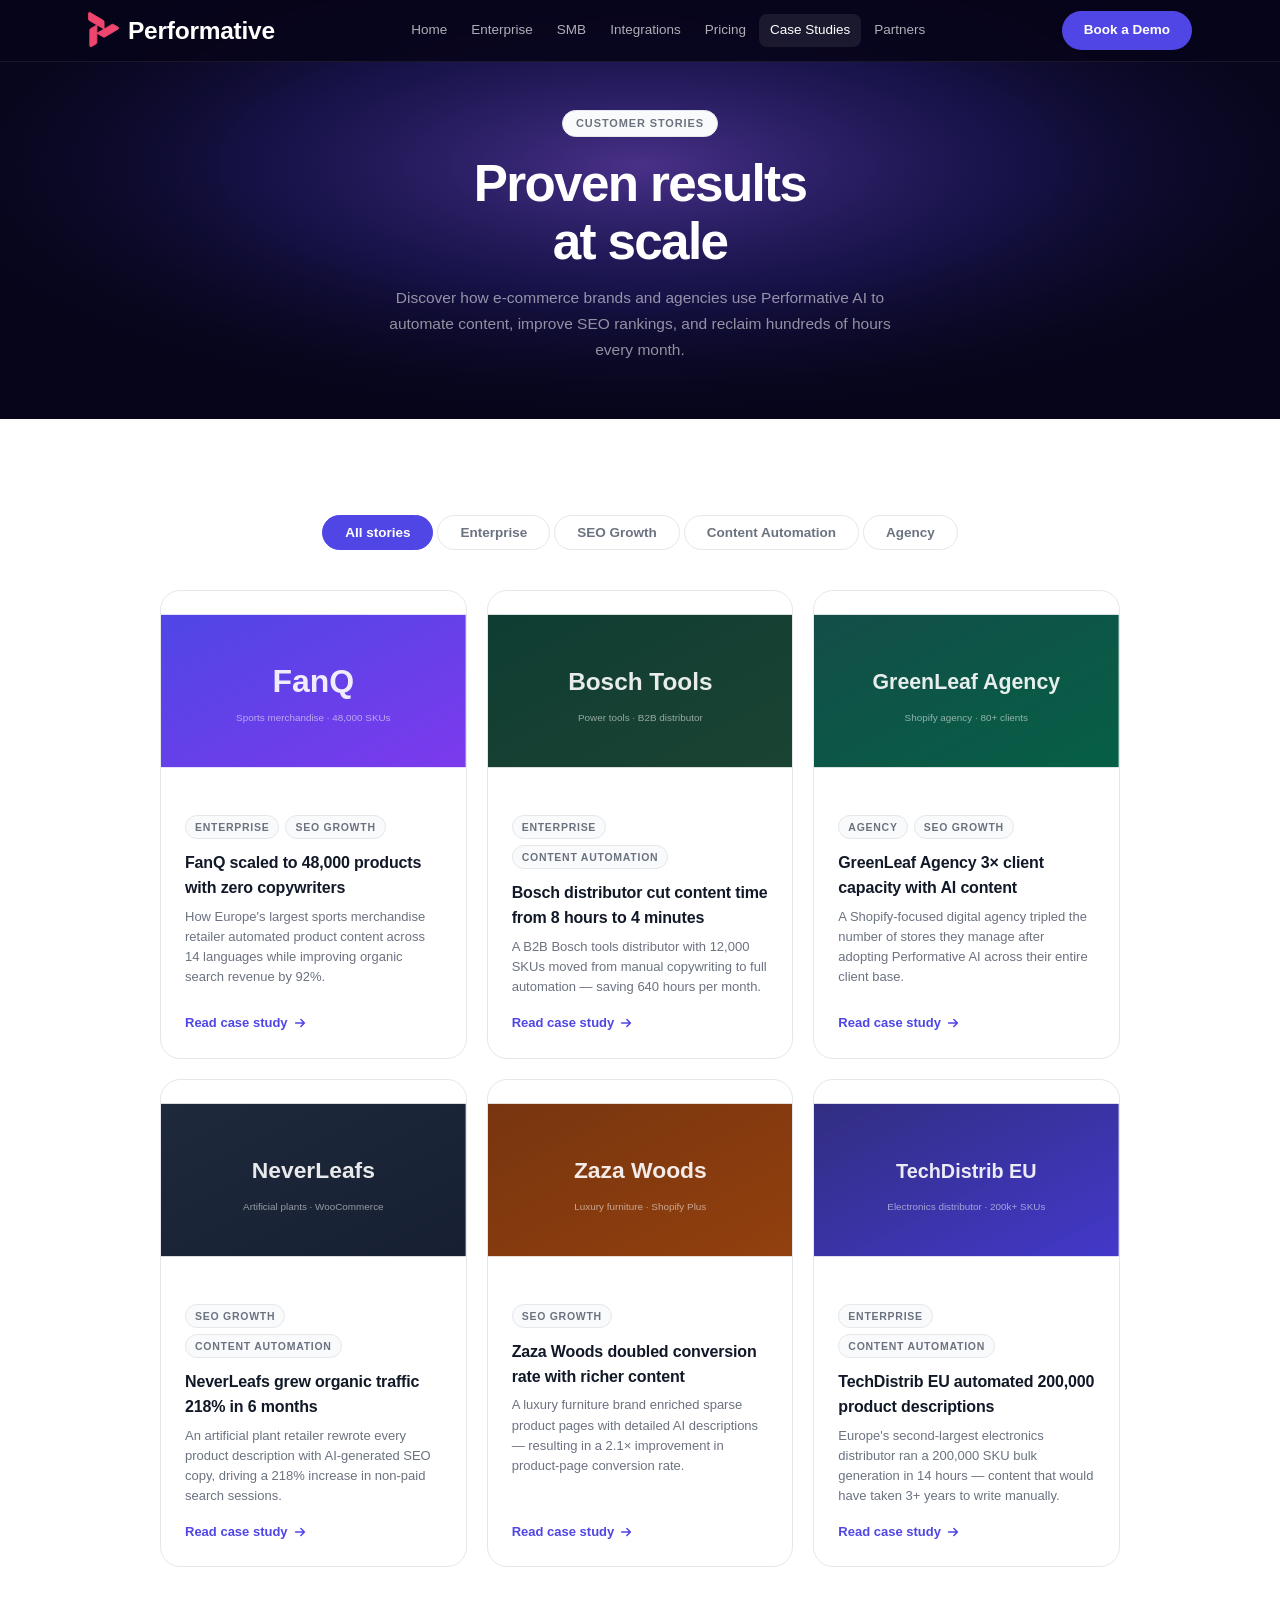
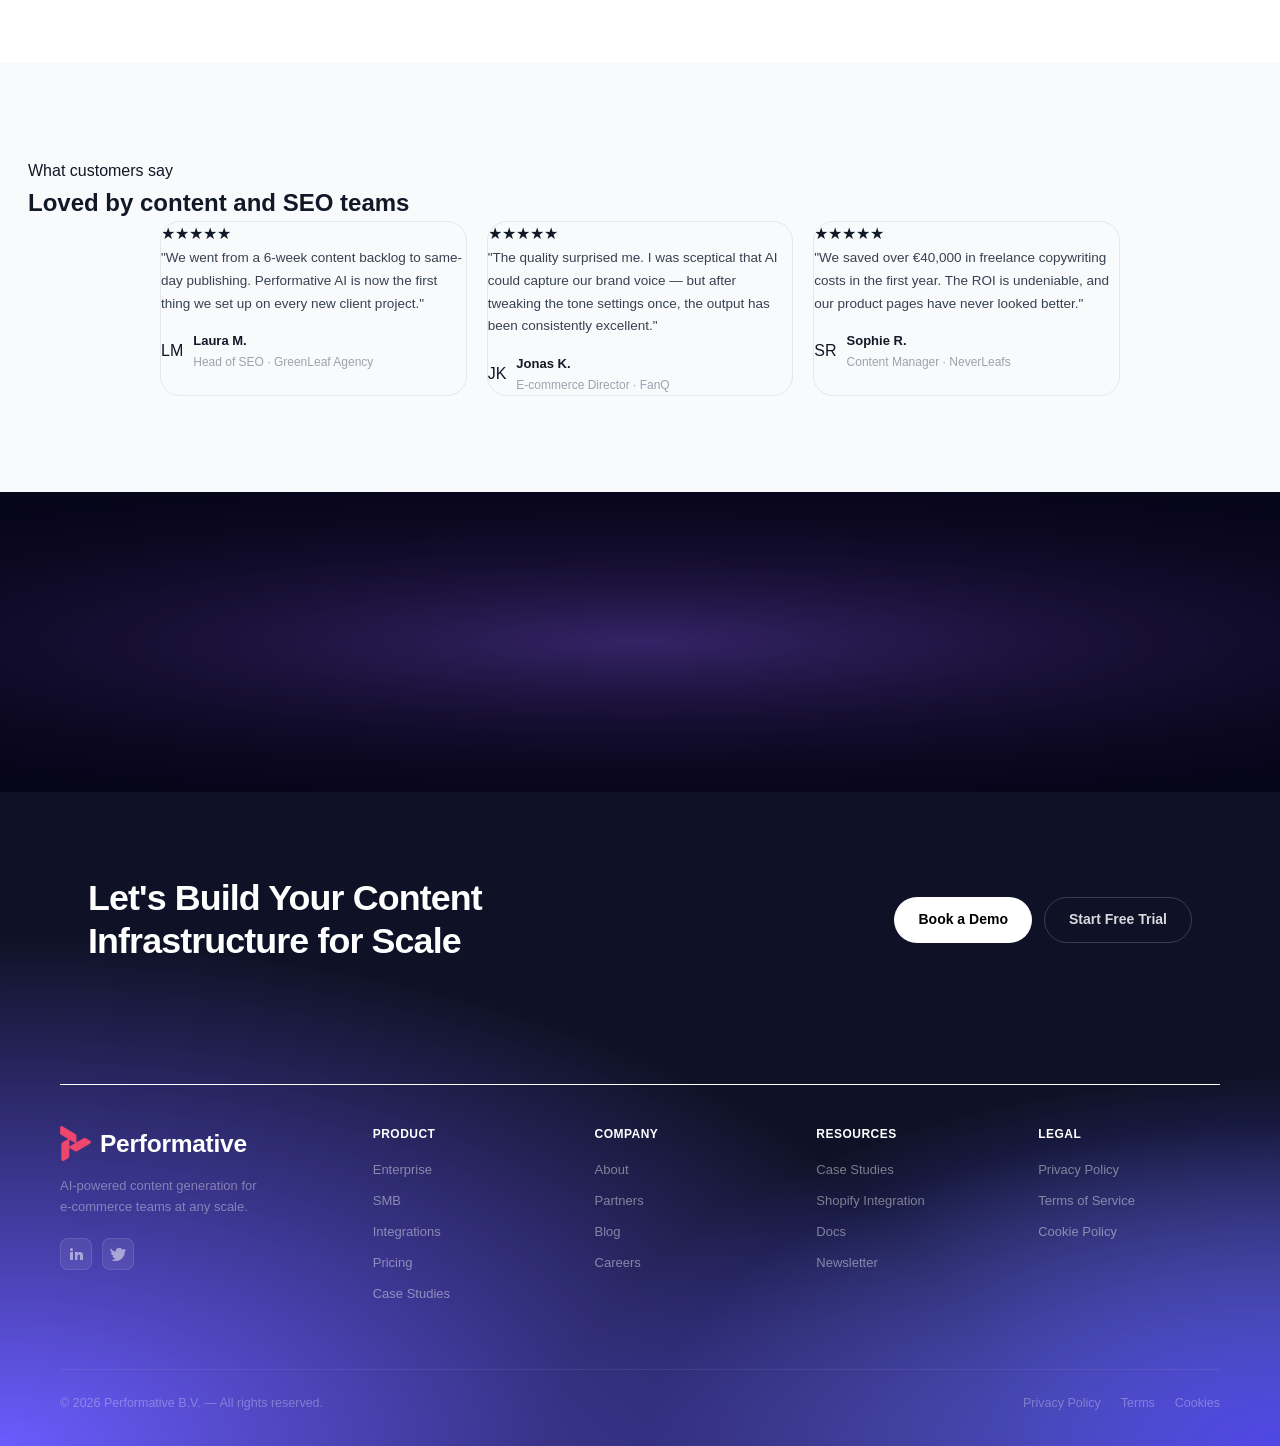
==== commit c103a9d9: "confiure the footer" ====
--- a/case-studies.html
+++ b/case-studies.html
@@ -280,6 +280,15 @@
 
 <!-- FOOTER -->
 <footer class="footer">
+  <section class="content-contact">
+  <div class="container z1" style="display:flex;justify-content:space-between;align-items:center;flex-wrap:wrap;gap:32px">
+    <h2 style="font-size:clamp(22px,2.8vw,38px);font-weight:800;color:#fff;letter-spacing:-.025em;line-height:1.2;max-width:500px">Let's Build Your Content Infrastructure for Scale</h2>
+    <div style="display:flex;gap:12px;flex-wrap:wrap">
+      <a href="pricing.html" class="btn btn-primary">Book a Demo</a>
+      <a href="pricing.html" class="btn btn-ghost">Start Free Trial</a>
+    </div>
+  </div>
+</section>
   <div class="footer-grid">
     <div class="footer-brand"><a href="index.html" class="nav-logo"><svg xmlns="http://www.w3.org/2000/svg" width="32" height="36" viewBox="0 0 32 36" fill="none"><path d="M8.92127 21.1957L24.057 12.389C24.2413 12.2817 24.4497 12.225 24.662 12.2243C24.8743 12.2235 25.0831 12.2789 25.2681 12.3849L29.984 15.0866C30.8086 15.559 30.8116 16.7668 29.9895 17.2435L16.6298 24.9902C16.447 25.0962 16.2402 25.1518 16.0299 25.1515C15.8196 25.1513 15.613 25.0953 15.4304 24.9889L8.92127 21.1957Z" fill="#EE466E"/><path d="M8.92127 21.1957L24.057 12.389C24.2413 12.2817 24.4497 12.225 24.662 12.2243C24.8743 12.2235 25.0831 12.2789 25.2681 12.3849L29.984 15.0866C30.8086 15.559 30.8116 16.7668 29.9895 17.2435L16.6298 24.9902C16.447 25.0962 16.2402 25.1518 16.0299 25.1515C15.8196 25.1513 15.613 25.0953 15.4304 24.9889L8.92127 21.1957Z" stroke="#EE466E" stroke-width="0.9" stroke-miterlimit="10"/><path d="M16.0907 17.1008L0.958829 8.28756C0.774553 8.18025 0.620749 8.02611 0.512435 7.84019C0.404122 7.65427 0.344999 7.44292 0.340839 7.22679L0.233904 1.71756C0.215184 0.754313 1.23569 0.138713 2.05622 0.618249L15.3901 8.41102C15.5725 8.51765 15.7244 8.67085 15.8309 8.85552C15.9375 9.04019 15.9949 9.24995 15.9975 9.4641L16.0907 17.1008Z" fill="#EE466E"/><path d="M16.0907 17.1008L0.958829 8.28756C0.774553 8.18025 0.620749 8.02611 0.512435 7.84019C0.404122 7.65427 0.344999 7.44292 0.340839 7.22679L0.233904 1.71756C0.215184 0.754313 1.23569 0.138713 2.05622 0.618249L15.3901 8.41102C15.5725 8.51765 15.7244 8.67085 15.8309 8.85552C15.9375 9.04019 15.9949 9.24995 15.9975 9.4641L16.0907 17.1008Z" stroke="#EE466E" stroke-width="0.9" stroke-miterlimit="10"/><path d="M8.94154 12.9266L8.86289 30.6786C8.86196 30.8948 8.80601 31.1071 8.70048 31.2946C8.59496 31.4822 8.44347 31.6387 8.26081 31.7489L3.60532 34.5572C2.79137 35.0482 1.76268 34.447 1.76838 33.4836L1.86045 17.8278C1.86174 17.6136 1.91783 17.4035 2.02319 17.2181C2.12854 17.0327 2.27953 16.8785 2.46125 16.7707L8.94154 12.9266Z" fill="#EE466E"/><path d="M8.94154 12.9266L8.86289 30.6786C8.86196 30.8948 8.80601 31.1071 8.70048 31.2946C8.59496 31.4822 8.44347 31.6387 8.26081 31.7489L3.60532 34.5572C2.79137 35.0482 1.76268 34.447 1.76838 33.4836L1.86045 17.8278C1.86174 17.6136 1.91783 17.4035 2.02319 17.2181C2.12854 17.0327 2.27953 16.8785 2.46125 16.7707L8.94154 12.9266Z" stroke="#EE466E" stroke-width="0.9"/></svg>Performative</a><p class="footer-tagline">AI-powered content generation for e-commerce teams at any scale.</p><div class="footer-socials"><a href="#" aria-label="LinkedIn"><svg width="16" height="16" viewBox="0 0 16 16" fill="currentColor"><path d="M3.5 2a1.5 1.5 0 110 3 1.5 1.5 0 010-3zM2 6h3v8H2V6zm5 0h2.8v1.1C10.2 6.4 11 6 12 6c2.2 0 3 1.5 3 3.5V14h-3v-4c0-1-.4-1.5-1.2-1.5S9.5 9 9.5 10v4H7V6z"/></svg></a><a href="#" aria-label="Twitter"><svg width="16" height="16" viewBox="0 0 16 16" fill="currentColor"><path d="M14 3s-1 .5-2 .6A2.8 2.8 0 008.6 2C7 2 5.8 3.2 5.8 4.8v.7C3.5 5.3 1.7 4 .7 2.2c0 0-1.3 3.2 1.8 4.8L1 7c.1 1.5 1.4 2.7 3 2.7l-1.5.5c.5 1.3 1.7 2.2 3.1 2.3C4.5 13.4 2.7 14 1 13.7 2.3 14.6 3.8 15 5.5 15c6 0 9.3-5 9.3-9.3v-.4c.6-.5 1.2-1 1.2-1.3z"/></svg></a></div></div>
     <div><div class="footer-col-title">Product</div><div class="footer-links"><a href="enterprise.html">Enterprise</a><a href="smb.html">SMB</a><a href="integrations.html">Integrations</a><a href="pricing.html">Pricing</a><a href="case-studies.html">Case Studies</a></div></div>
--- a/css/global.css
+++ b/css/global.css
@@ -120,7 +120,7 @@
 }
 .btn:hover { opacity: .88; transform: translateY(-1px); }
 
-.btn-primary  { background: var(--c-red);    color: #fff; }
+.btn-primary  { background: #fff;  color: #000; border-radius: 30px; }
 .btn-indigo   { background: var(--c-indigo); color: #fff; }
 .btn-dark     { background: var(--c-text);   color: #fff; }
 .btn-orange   { background: var(--c-red);    color: #fff; }
@@ -129,6 +129,7 @@
   background: transparent;
   color: rgba(255,255,255,.84);
   border: 1.5px solid rgba(255,255,255,.18);
+  border-radius: 25px;
 }
 .btn-ghost:hover { background: rgba(255,255,255,.07); border-color:rgba(255,255,255,.3); opacity:1; }
 
@@ -269,7 +270,7 @@
   font-size: 13.5px;
   font-weight: 600;
   padding: 9px 22px;
-  border-radius: var(--r-sm);
+  border-radius: 30px;
   border: none;
   cursor: pointer;
   transition: opacity var(--t);
@@ -332,15 +333,27 @@
    FOOTER
    ═══════════════════════════════════════════════ */
 .footer {
-  background: var(--c-dark);
+  background:
+              radial-gradient(ellipse at left bottom, #6a5cff, transparent 55%),
+              radial-gradient(ellipse at right bottom, #4f46e5, transparent 40%),
+              radial-gradient(ellipse at right bottom, #a1cdff7c, transparent 35%),
+            
+              #0f1226;
   padding: 64px var(--cpx) 32px;
+}
+section.content-contact {
+    margin-bottom: 100px;
+    /* border-bottom: solid .5px #fff; */
+    padding-block: 21px;
 }
 .footer-grid {
   display: grid;
-  grid-template-columns: 1.5fr repeat(4, 1fr);
-  gap: 40px;
-  max-width: var(--cmax);
-  margin: 0 auto 48px;
+    grid-template-columns: 1.5fr repeat(4, 1fr);
+    gap: 40px;
+    padding-block: 40px;
+    max-width: var(--cmax);
+    margin: 0px auto 25px;
+    border-top: solid 1px #fff;
 }
 .footer-brand {}
 .footer-tagline {
@@ -401,7 +414,7 @@
    SHARED: MARQUEE STRIP
    ═══════════════════════════════════════════════ */
 .logo-strip {
-  background: #fff;
+  background: #1A1A2E;
   border-top: 1px solid #F0F0F0;
   border-bottom: 1px solid #F0F0F0;
   padding: 18px 0;
@@ -410,7 +423,7 @@
 .marquee-wrap {
   display: flex;
   width: max-content;
-  animation: marquee 28s linear infinite;
+  animation: marquee 20s linear infinite;
 }
 .marquee-wrap:hover { animation-play-state: paused; }
 @keyframes marquee {
@@ -420,7 +433,7 @@
 .marquee-inner {
   display: flex;
   align-items: center;
-  gap: 52px;
+  gap: 100px;
   padding: 0 26px;
 }
 .m-logo {
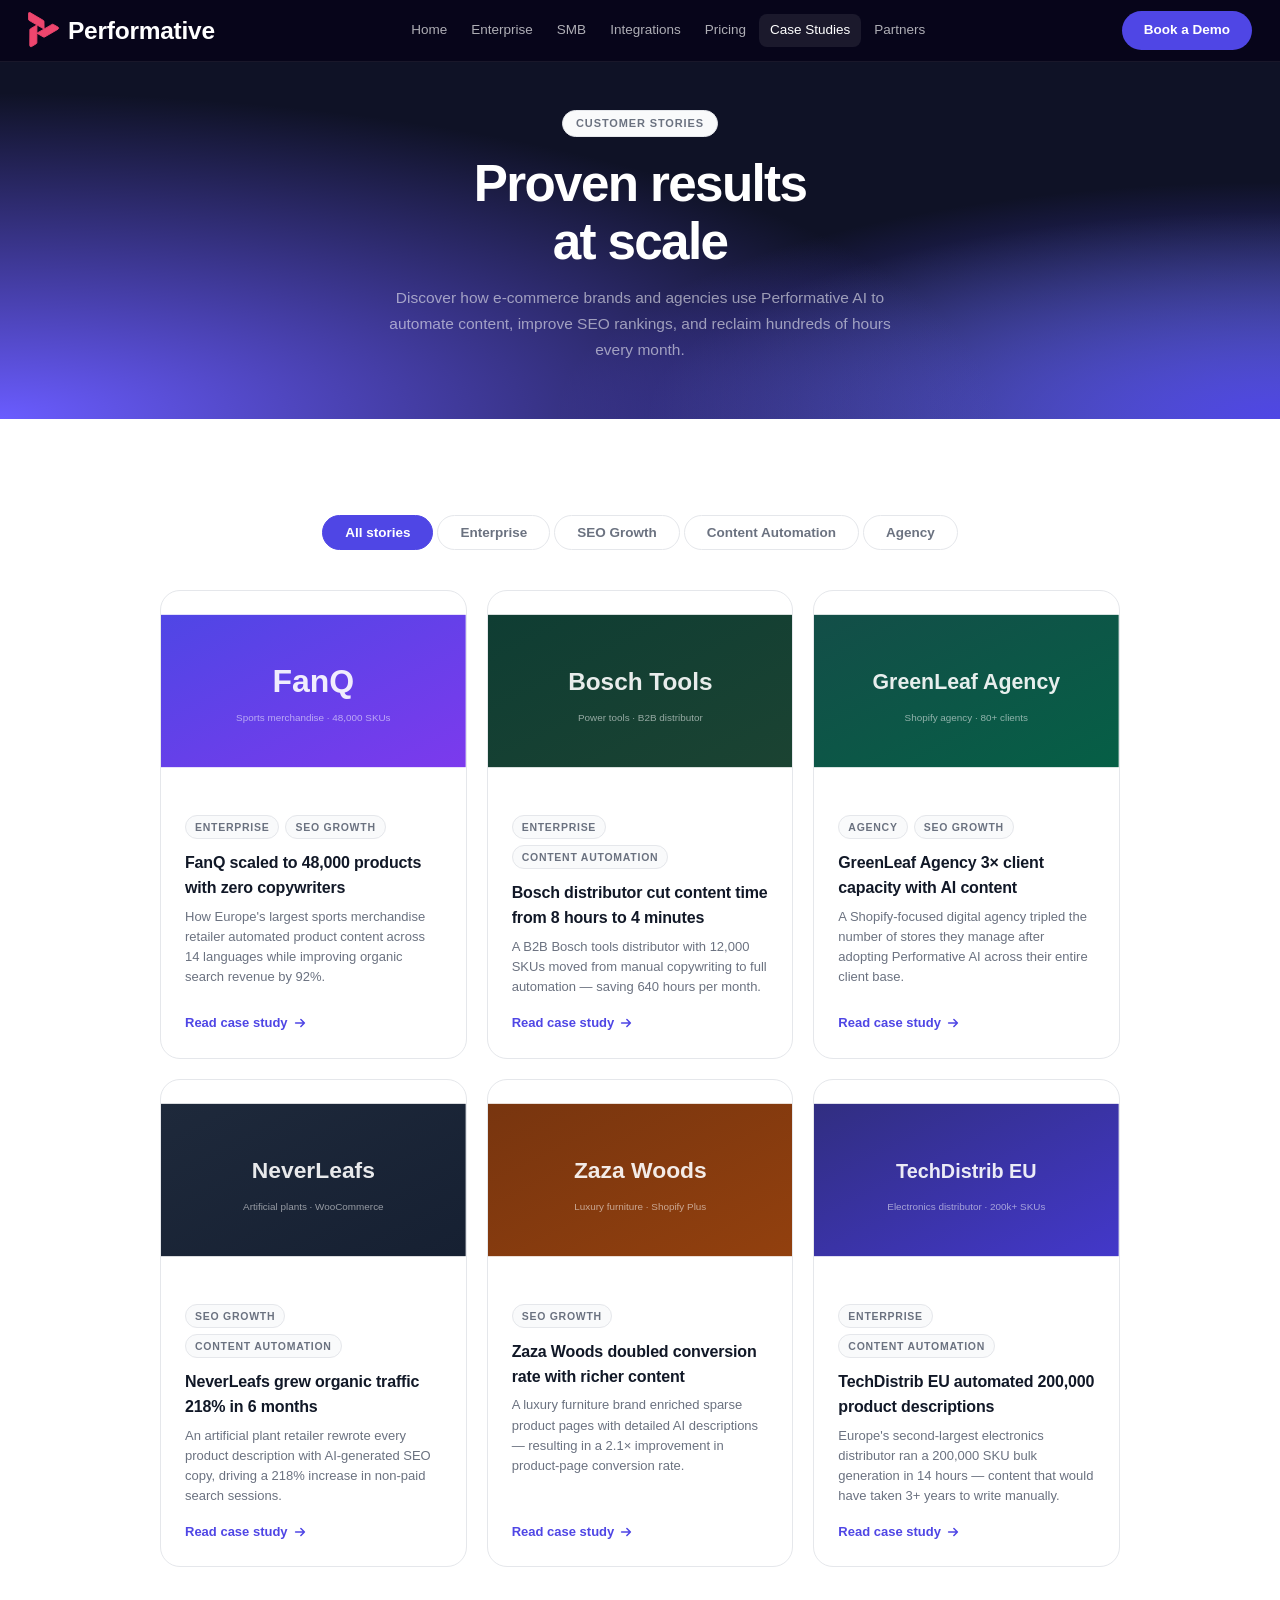
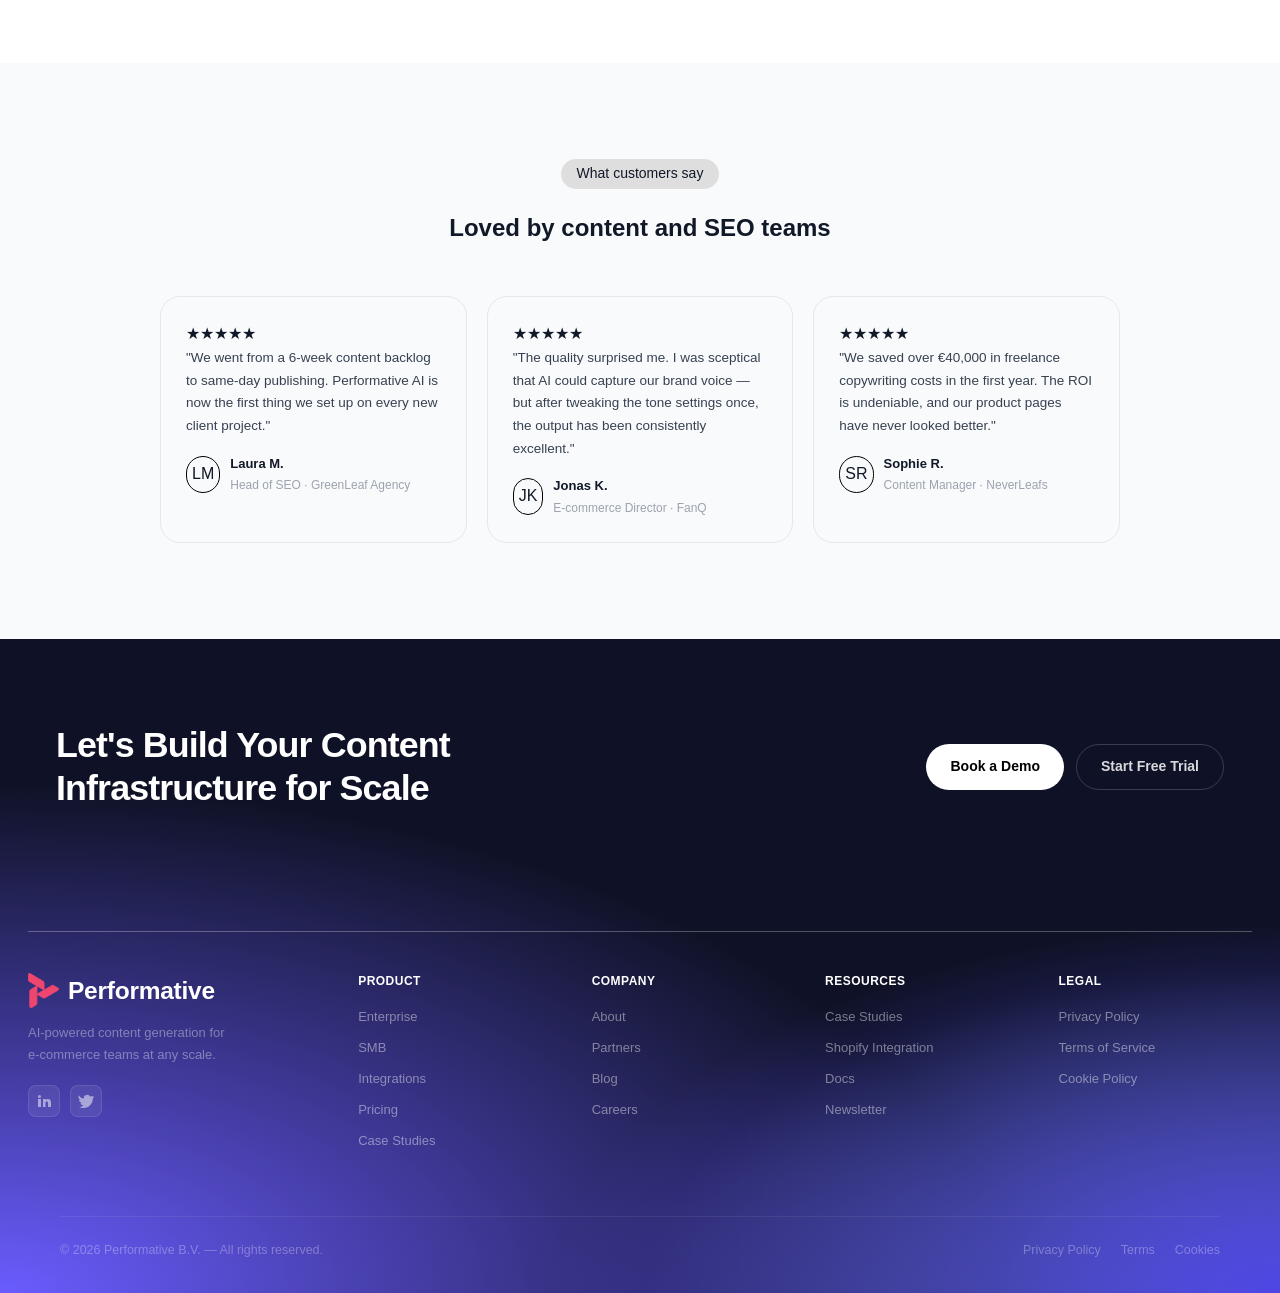
==== commit db6062ba: "change all section few changes like color, svg" ====
--- a/case-studies.html
+++ b/case-studies.html
@@ -25,17 +25,6 @@
 
 <!-- ══ HERO ══ -->
 <section class="cs-hero">
-  <svg class="svg-bg" viewBox="0 0 1440 500" preserveAspectRatio="xMidYMid slice" xmlns="http://www.w3.org/2000/svg">
-    <defs>
-      <radialGradient id="csHeroGrad" cx="50%" cy="40%" r="60%">
-        <stop offset="0%" stop-color="#8B5CF6" stop-opacity=".5"/>
-        <stop offset="50%" stop-color="#4338CA" stop-opacity=".25"/>
-        <stop offset="100%" stop-color="#07051A" stop-opacity="0"/>
-      </radialGradient>
-    </defs>
-    <rect width="1440" height="500" fill="#07051A"/>
-    <rect width="1440" height="500" fill="url(#csHeroGrad)"/>
-  </svg>
   <div class="cs-hero-inner">
     <span class="badge badge-purple" style="margin-bottom:18px;display:inline-block;">Customer stories</span>
     <h1 class="cs-hero-title">Proven results<br/>at scale</h1>
@@ -258,25 +247,6 @@
   </div>
 </section>
 
-<!-- ══ CTA BAND ══ -->
-<section class="cta-band">
-  <svg class="svg-bg" viewBox="0 0 1440 220" preserveAspectRatio="xMidYMid slice" xmlns="http://www.w3.org/2000/svg">
-    <rect width="1440" height="220" fill="#07051A"/>
-    <radialGradient id="ctaCS" cx="50%" cy="50%" r="60%">
-      <stop offset="0%" stop-color="#8B5CF6" stop-opacity=".35"/>
-      <stop offset="100%" stop-color="#07051A" stop-opacity="0"/>
-    </radialGradient>
-    <rect width="1440" height="220" fill="url(#ctaCS)"/>
-  </svg>
-  <div class="cta-band-inner">
-    <h2 class="cta-band-title">Ready to write your own success story?</h2>
-    <p class="cta-band-sub">Start your free trial today and see results in your first week.</p>
-    <div class="cta-band-btns">
-      <a href="#" class="btn btn-primary">Start free trial</a>
-      <a href="#" class="btn btn-ghost">Book a demo</a>
-    </div>
-  </div>
-</section>
 
 <!-- FOOTER -->
 <footer class="footer">
--- a/css/global.css
+++ b/css/global.css
@@ -56,7 +56,7 @@
 
 /* ── LAYOUT ── */
 .container {
-  max-width: var(--cmax);
+  max-width:1420px;
   margin: 0 auto;
   padding: 0 var(--cpx);
 }
@@ -351,9 +351,9 @@
     grid-template-columns: 1.5fr repeat(4, 1fr);
     gap: 40px;
     padding-block: 40px;
-    max-width: var(--cmax);
+    max-width: 1420px;
     margin: 0px auto 25px;
-    border-top: solid 1px #fff;
+    border-top: solid 1px #ffffff47;
 }
 .footer-brand {}
 .footer-tagline {
@@ -489,6 +489,12 @@
   border-radius: var(--r-xl);
   overflow: hidden;
   transition: box-shadow var(--t);
+  padding: 25px;
+}
+.testi-avatar {
+    border: 1px solid black;
+    border-radius: 25px;
+    padding: 5px;
 }
 .testi-card:hover { box-shadow: var(--sh-md); }
 .testi-img-block {
@@ -636,3 +642,4 @@
   .footer-grid { grid-template-columns: 1fr; }
   .footer-bottom { flex-direction:column; text-align:center; }
 }
+
--- a/css/case-studies.css
+++ b/css/case-studies.css
@@ -5,6 +5,26 @@
   position:relative; min-height:40vh;
   display:flex; align-items:center; justify-content:center;
   text-align:center; overflow:hidden;
+   background:
+              radial-gradient(ellipse at left bottom, #6a5cff, transparent 55%),
+              radial-gradient(ellipse at right bottom, #4f46e5, transparent 40%),
+              radial-gradient(ellipse at right bottom, #a1cdff7c, transparent 35%),
+            
+              #0f1226;
+}
+.section-head {
+    text-align: center;
+    margin-bottom: 50px;
+}
+.section-eyebrow {
+    display: inline-block;
+    align-items: center;
+    background: #dedede;
+    padding: 4px 16px;
+    border-radius: 25px;
+    font-size: 14px;
+    font-weight: 400;
+    margin-bottom: 20px;
 }
 .cs-hero-inner {
   position:relative; z-index:2;
